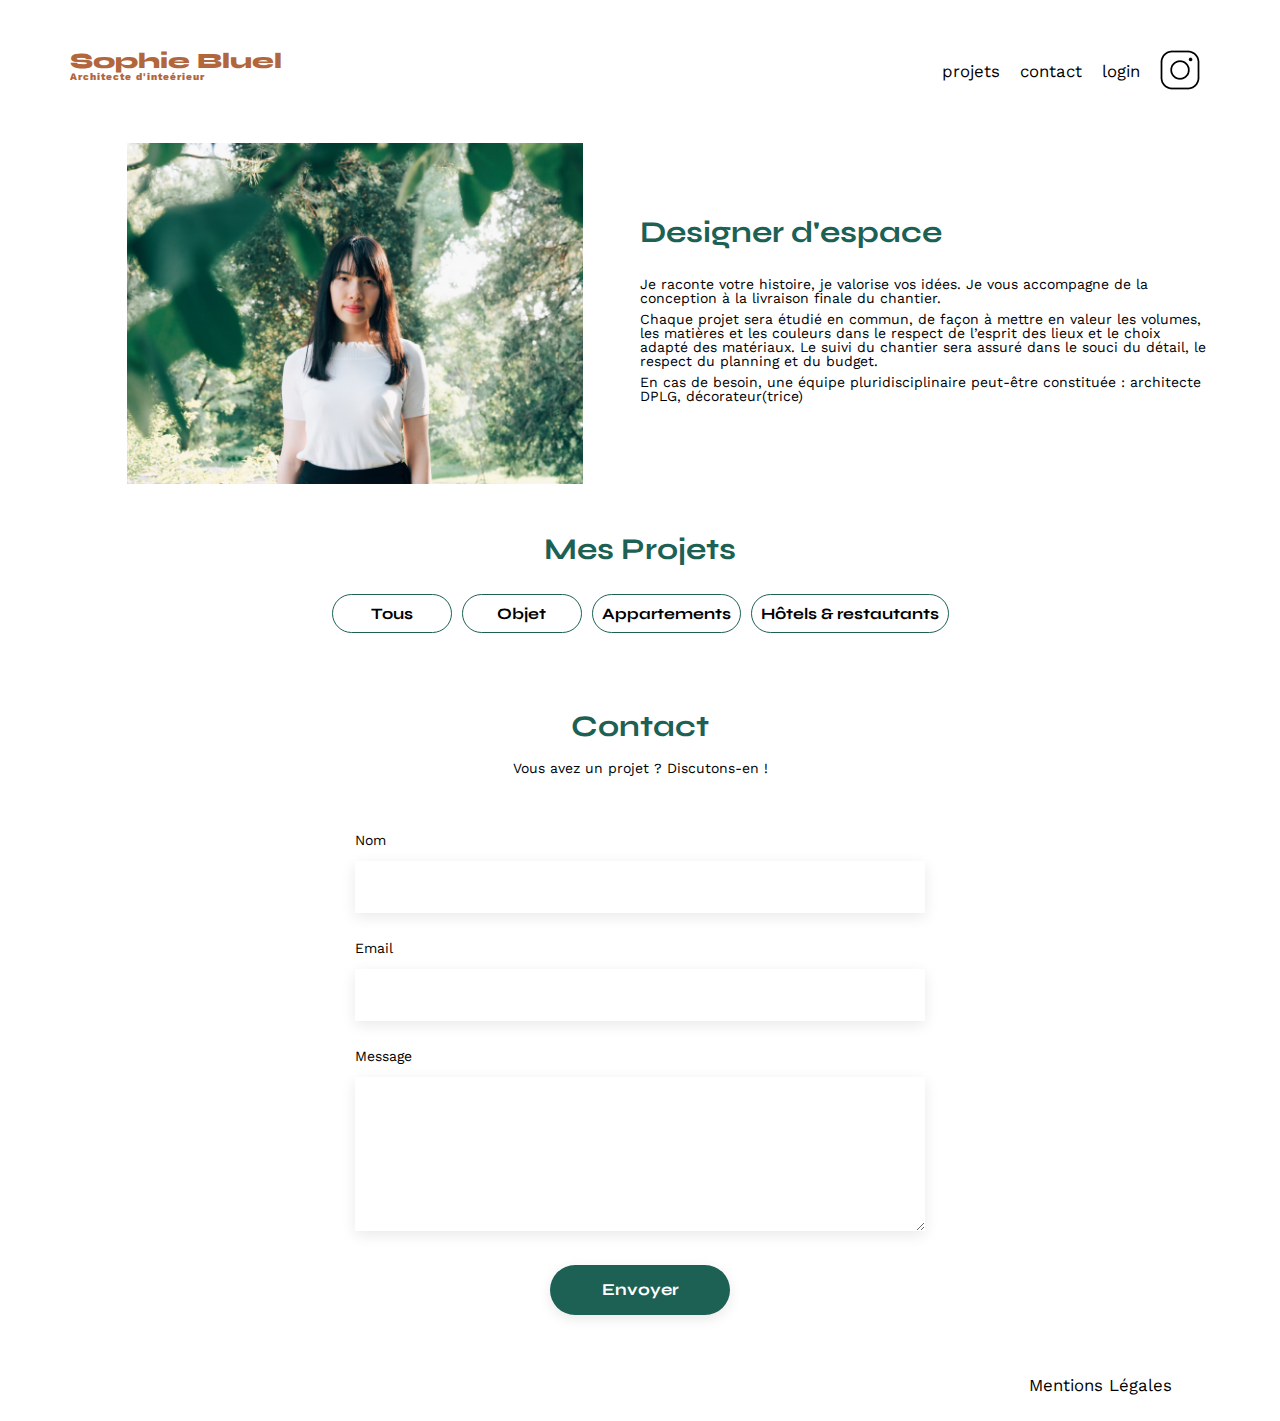
==== FrontEnd/index.html @ ba7000d8 "first commit" ====
<!DOCTYPE html>
<html lang="fr">
<head>
	<meta charset="UTF-8">
	<title>Sophie Bluel - Architecte d'intérieur</title>
	<meta name="viewport" content="width=device-width, initial-scale=1.0">
	<link rel="preconnect" href="https://fonts.googleapis.com">
	<link rel="preconnect" href="https://fonts.gstatic.com" crossorigin>
	<link href="https://fonts.googleapis.com/css2?family=Syne:wght@700;800&family=Work+Sans&display=swap" rel="stylesheet">
	<meta name="description" content="">
	<link rel="stylesheet" href="./assets/style.css">
</head>
<body>
<header>
	<h1>Sophie Bluel <span>Architecte d'inteérieur</span></h1>
	<nav>
		<ul>
			<li><a href="#">projets</a></li>
			<li><a href="#">contact</a></li>
			<li><a href="../FrontEnd/pages/login.html">login</a></li>
			<li><img src="./assets/icons/instagram.png" alt="Instagram"></li>
		</ul>
	</nav>
</header>
<main>
	<section id="introduction">
		<figure>
			<img src="./assets/images/sophie-bluel.png" alt="">
		</figure>
		<article>
			<h2>Designer d'espace</h2>
			<p>Je raconte votre histoire, je valorise vos idées. Je vous accompagne de la conception à la livraison finale du chantier.</p>
			<p>Chaque projet sera étudié en commun, de façon à mettre en valeur les volumes, les matières et les couleurs dans le respect de l’esprit des lieux et le choix adapté des matériaux. Le suivi du chantier sera assuré dans le souci du détail, le respect du planning et du budget.</p>
			<p>En cas de besoin, une équipe pluridisciplinaire peut-être constituée : architecte DPLG, décorateur(trice)</p>
		</article>
	</section>
	<section id="portfolio">
		<h2>Mes Projets</h2>
		<div class="tri">
			<div class="btn" id="all">Tous</div>
			<div class="btn objet">Objet</div>
			<div class="btn" id="Appartements">Appartements</div>
			<div class="btn" id="H&r">Hôtels & restautants</div>
		</div>
		<div class="gallery">
		</div>
	</section>
	<section id="contact">
		<h2>Contact</h2>
		<p>Vous avez un projet ? Discutons-en !</p>
		<form action="#" method="post">
			<label for="name">Nom</label>
			<input type="text" name="name" id="name">
			<label for="email">Email</label>
			<input type="email" name="email" id="email">
			<label for="message">Message</label>
			<textarea name="message" id="message" cols="30" rows="10"></textarea>
			<input type="submit" value="Envoyer">
		</form>
	</section>
</main>

<footer>
	<nav>
		<ul>
			<li>Mentions Légales</li>
		</ul>
	</nav>
</footer>

<script src="./index.js"></script>
</body>
</html>
---- FrontEnd/assets/style.css ----
/* http://meyerweb.com/eric/tools/css/reset/
   v2.0 | 20110126
   License: none (public domain)
*/

html, body, div, span, applet, object, iframe,
h1, h2, h3, h4, h5, h6, p, blockquote, pre,
a, abbr, acronym, address, big, cite, code,
del, dfn, em, img, ins, kbd, q, s, samp,
small, strike, strong, sub, sup, tt, var,
b, u, i, center,
dl, dt, dd, ol, ul, li,
fieldset, form, label, legend,
table, caption, tbody, tfoot, thead, tr, th, td,
article, aside, canvas, details, embed,
figure, figcaption, footer, header, hgroup,
menu, nav, output, ruby, section, summary,
time, mark, audio, video {
	margin: 0;
	padding: 0;
	border: 0;
	font-size: 100%;
	font: inherit;
	vertical-align: baseline;
}
/* HTML5 display-role reset for older browsers */
article, aside, details, figcaption, figure,
footer, header, hgroup, menu, nav, section {
	display: block;
}
body {
	line-height: 1;
}
ol, ul {
	list-style: none;
}
blockquote, q {
	quotes: none;
}
blockquote:before, blockquote:after,
q:before, q:after {
	content: '';
	content: none;
}
table {
	border-collapse: collapse;
	border-spacing: 0;
}
/** end reset css**/
body {
	max-width: 1140px;
	margin:auto;
	font-family: 'Work Sans' ;
	font-size: 14px;
}
header {
	display: flex;
	justify-content: space-between;
	margin: 50px 0
}
section {
	margin: 50px 0
}

a {
	text-decoration: none;
	color: #000;
}
h1{
	display: flex;
	flex-direction: column;
	font-family: 'Syne';
	font-size: 22px;
	font-weight: 800;
	color: #B1663C
}

h1 > span {
	font-family: 'Work Sans';
	font-size:10px;
	letter-spacing: 0.1em;
}

h2{
	font-family: 'Syne';
	font-weight: 700;
	font-size: 30px;
	color: #1D6154
}
nav ul {
	display: flex;
	align-items: center;
	list-style-type: none;

}
nav li {
	padding: 0 10px;
	font-size: 1.2em;
}

li:hover {
	color: #B1663C;
}
.tri {
	display: flex;
	align-items: center;
	justify-content: center;
	gap: 10px;
	margin-bottom: 2em;
	cursor: pointer;
}
.btn {
	display: flex;
	align-items: center;
	justify-content: center;
	font-family: 'Syne';
	font-size: 16px;
	font-weight: 700;
	min-width: 100px;
	height: 37px;
	padding: 0 9px;
	border: 1px solid #1D6154;
	border-radius: 60px;
}
.btn:hover{
	background: #1D6154;
	color: #FFF;
}
#introduction {
	display: flex;
	align-items: center;
}
#introduction figure {
	flex: 1
}
#introduction img {
	display: block;
	margin: auto;
	width: 80%;
}

#introduction article {
	flex: 1
}
#introduction h2 {
	margin-bottom: 1em;
}

#introduction p {
	margin-bottom: 0.5em;
}
#portfolio h2 {
	text-align: center;
	margin-bottom: 1em;
}
.gallery {
	width: 100%;
	display: grid;
	grid-template-columns: 1fr 1fr 1fr;
	grid-column-gap: 20px;
	grid-row-gap: 20px;
}

.gallery img {
	width: 100%;

}
#contact {
	width: 50%;
margin: auto;
}
#contact > * {
	text-align: center;

}
#contact h2{
	margin-bottom: 20px;
}
#contact form {
	text-align: left;
	margin-top:30px;
	display: flex;
	flex-direction: column;
}

#contact input {
	height: 50px;
	font-size: 1.2em;
	border: none;
	box-shadow: 0px 4px 14px rgba(0, 0, 0, 0.09);
}
#contact label {
	margin: 2em 0 1em 0;
}
#contact textarea {
	border: none;
	box-shadow: 0px 4px 14px rgba(0, 0, 0, 0.09);
}

input[type="submit"]{
	font-family: 'Syne';
	font-weight: 700;
	color: white;
	background-color: #1D6154;
	margin : 2em auto ;
	width: 180px;
	text-align: center;
	border-radius: 60px ;
}

footer nav ul {
	display: flex;
	justify-content: flex-end;
	margin: 2em
}
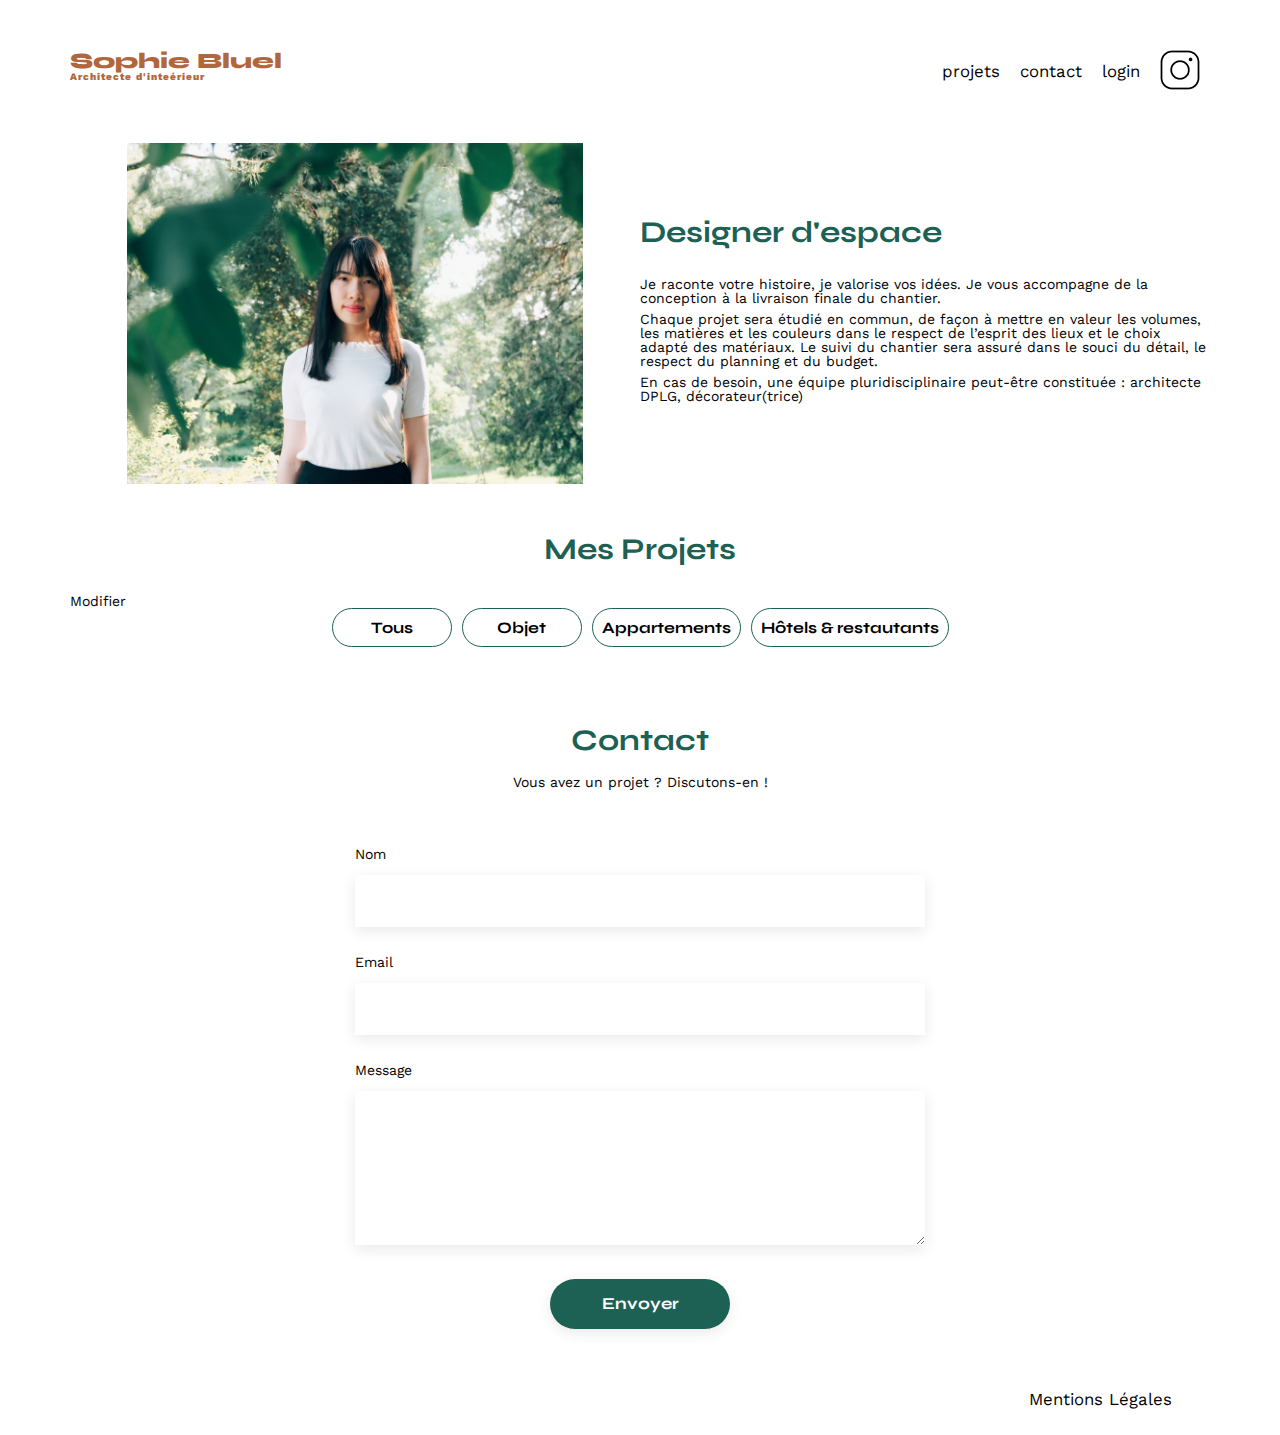
==== commit c073beb8: "adding modal for new works" ====
--- a/FrontEnd/index.html
+++ b/FrontEnd/index.html
@@ -4,6 +4,7 @@
 	<meta charset="UTF-8">
 	<title>Sophie Bluel - Architecte d'intérieur</title>
 	<meta name="viewport" content="width=device-width, initial-scale=1.0">
+	<link rel="stylesheet" href="https://cdnjs.cloudflare.com/ajax/libs/font-awesome/6.4.2/css/all.min.css" integrity="sha512-z3gLpd7yknf1YoNbCzqRKc4qyor8gaKU1qmn+CShxbuBusANI9QpRohGBreCFkKxLhei6S9CQXFEbbKuqLg0DA==" crossorigin="anonymous" referrerpolicy="no-referrer" />
 	<link rel="preconnect" href="https://fonts.googleapis.com">
 	<link rel="preconnect" href="https://fonts.gstatic.com" crossorigin>
 	<link href="https://fonts.googleapis.com/css2?family=Syne:wght@700;800&family=Work+Sans&display=swap" rel="stylesheet">
@@ -11,6 +12,38 @@
 	<link rel="stylesheet" href="./assets/style.css">
 </head>
 <body>
+	<div class="modal" id="modal">
+		<div class="modal-back"></div>
+		<div class="modal-container">
+			<div class="modal-adding">
+				<div class="modal-nav">
+					<i class="fa-solid fa-arrow-left"></i>
+					<i class="fa-solid fa-xmark"></i>
+				</div>
+				<h2>Ajout photo</h2>
+				<form action="" class="form-modal">
+					<div class="add-image">
+						<label for="file" class="label-file">
+							<i class="fa-regular fa-image" style="color: #b9c5cc;"></i>
+							<h3>+ Ajouter photo</h3>
+						<p>jpg, png: 4mo max</p>
+					</label>
+					<input type="file" id="file">
+				</div>
+				<div class="add-modal">
+					<label for="title-modal">Titre</label>
+					<input type="text" id="title-modal">
+				</div>
+				<div class="add-modal">
+					<label for="categorie-modal">Catégorie</label>
+					<input type="text" id="categorie-modal">
+				</div>
+				<label for="modal-submit"></label>
+				<input type="submit" class="modal-submit">
+			</form>
+		</div>
+		</div>
+	  </div>
 <header>
 	<h1>Sophie Bluel <span>Architecte d'inteérieur</span></h1>
 	<nav>
@@ -36,6 +69,9 @@
 	</section>
 	<section id="portfolio">
 		<h2>Mes Projets</h2>
+		<div class="modification">
+			Modifier
+		</div>
 		<div class="tri">
 			<div class="btn" id="all">Tous</div>
 			<div class="btn objet">Objet</div>
--- a/FrontEnd/assets/style.css
+++ b/FrontEnd/assets/style.css
@@ -101,6 +101,75 @@
 li:hover {
 	color: #B1663C;
 }
+
+/* modal */
+.modal {
+	display: none;
+}
+.modal-back {
+	position: fixed;
+	top: 0;
+	left: 0;
+	right: 0;
+	bottom: 0;
+	background: rgba( 0, 0, 0, .25 )
+  }
+  .modal-container {
+	width: 630px;
+	height: 688px;
+	position: fixed;
+	top: 50%;
+	left: 50%;
+	padding: 25px;
+	background: white;
+	transform: translate(-50%, -50%)
+  }
+
+.modal-nav {
+	display: flex;
+	justify-content: space-between;
+}
+
+.modal-adding h2 {
+	display: flex;
+	justify-content: center;
+}
+
+.add-image {
+	display: flex;
+	flex-direction: column;
+	align-items: center;
+	justify-content: center;
+	background-color: #E8F1F6;
+	border-radius: 3px;
+}
+
+.label-file {
+	display: flex;
+	flex-direction: column;
+	align-items: center;
+	padding: 15px 0;
+}
+
+.label-file i {
+	font-size: 76px;
+}
+
+.label-file h3 {
+	background-color: #CBD6DC;
+	padding: 10px 30px;
+	margin-top: 10px;
+	border-radius: 50px;
+	color: #306685;
+	font-size: 14px;
+	font-family: Work Sans;
+}
+
+input[type=file] {
+	display: none;
+}
+/* fin modal */
+
 .tri {
 	display: flex;
 	align-items: center;
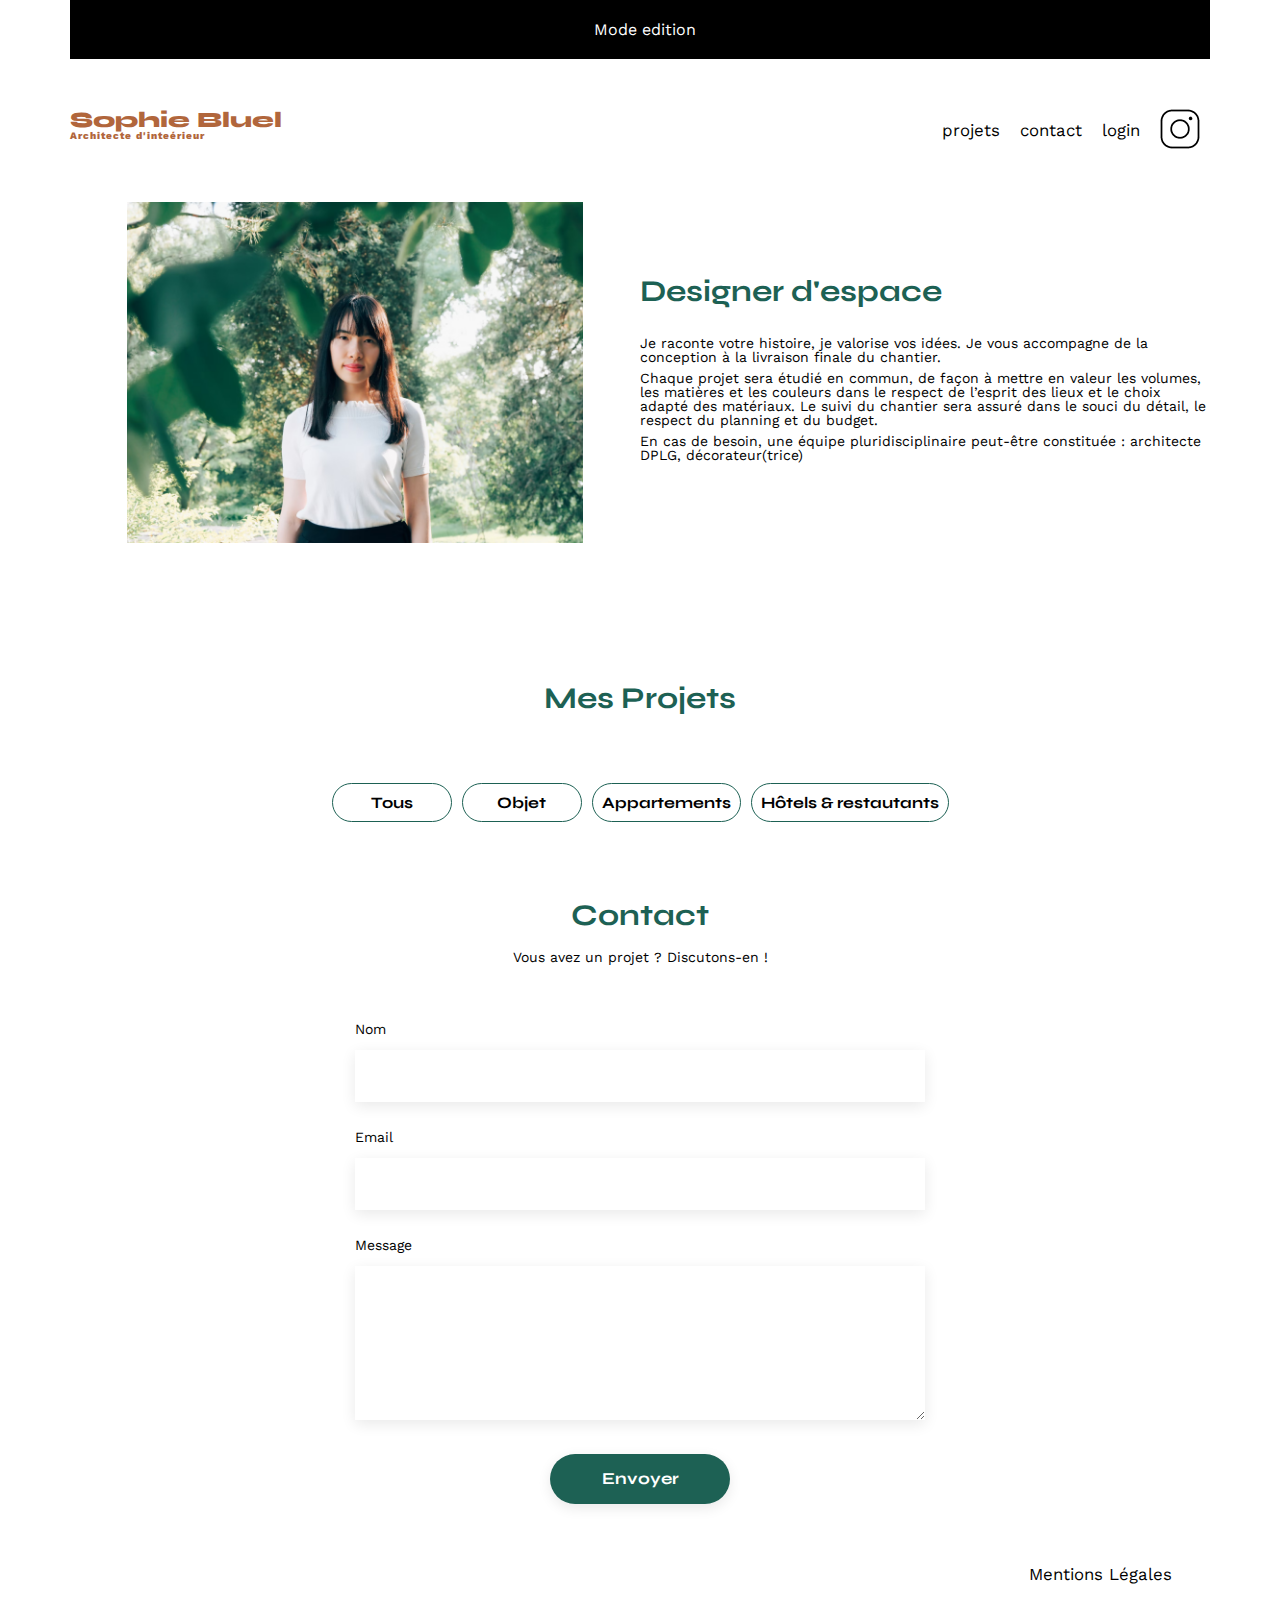
==== commit b4dbca50: "ending modal style" ====
--- a/FrontEnd/index.html
+++ b/FrontEnd/index.html
@@ -12,12 +12,33 @@
 	<link rel="stylesheet" href="./assets/style.css">
 </head>
 <body>
+	<div class="edit-mod">
+		<div class="edit-title">
+			<i class="fa-regular fa-pen-to-square"></i>
+			<p>
+				Mode edition
+			</p>
+		</div>
+	</div>
 	<div class="modal" id="modal">
 		<div class="modal-back"></div>
 		<div class="modal-container">
+			<div class="modal-delete">
+				<div class="modal-nav modal-nav-delete">
+					<i class="fa-solid fa-arrow-left"></i>
+					<i class="fa-solid fa-xmark"></i>
+				</div>
+				<h2>Galerie photo</h2>
+				<div class="display-works-container">
+					<div class="display-works-modal">
+					</div>
+					<div class="line"></div>
+				</div>
+				<h3 class="add-images btn-modal">Ajouter une photo</h3>
+			</div>
 			<div class="modal-adding">
 				<div class="modal-nav">
-					<i class="fa-solid fa-arrow-left"></i>
+					<i class="fa-solid fa-arrow-left back-modal"></i>
 					<i class="fa-solid fa-xmark"></i>
 				</div>
 				<h2>Ajout photo</h2>
@@ -38,8 +59,8 @@
 					<label for="categorie-modal">Catégorie</label>
 					<input type="text" id="categorie-modal">
 				</div>
-				<label for="modal-submit"></label>
-				<input type="submit" class="modal-submit">
+				<div class="line"></div>
+				<input type="submit" class="modal-submit btn-modal" value="Envoyer">
 			</form>
 		</div>
 		</div>
@@ -68,9 +89,12 @@
 		</article>
 	</section>
 	<section id="portfolio">
-		<h2>Mes Projets</h2>
-		<div class="modification">
-			Modifier
+		<div class="projets-title">
+			<h2>Mes Projets</h2>
+			<div class="modification">
+				<i class="fa-regular fa-pen-to-square"></i>
+				<p>Modifier</p>
+			</div>
 		</div>
 		<div class="tri">
 			<div class="btn" id="all">Tous</div>
@@ -91,7 +115,7 @@
 			<input type="email" name="email" id="email">
 			<label for="message">Message</label>
 			<textarea name="message" id="message" cols="30" rows="10"></textarea>
-			<input type="submit" value="Envoyer">
+			<input type="submit" class="contact-btn" value="Envoyer">
 		</form>
 	</section>
 </main>
--- a/FrontEnd/assets/style.css
+++ b/FrontEnd/assets/style.css
@@ -56,7 +56,7 @@
 header {
 	display: flex;
 	justify-content: space-between;
-	margin: 50px 0
+	margin: 50px 0;
 }
 section {
 	margin: 50px 0
@@ -101,6 +101,14 @@
 li:hover {
 	color: #B1663C;
 }
+
+/* .dp-none {
+	display: none;
+}
+
+.dp-block {
+	display: block;
+} */
 
 /* modal */
 .modal {
@@ -116,7 +124,7 @@
   }
   .modal-container {
 	width: 630px;
-	height: 688px;
+	/* height: 670px; */
 	position: fixed;
 	top: 50%;
 	left: 50%;
@@ -125,9 +133,85 @@
 	transform: translate(-50%, -50%)
   }
 
+.modal-delete h2 {
+	display: flex;
+	justify-content: center;
+}
+
+.display-works-container {
+	max-width: 70%;
+	margin: 50px auto 0;
+}
+
+.display-works-modal {
+	display: grid;
+	grid-template-columns: 1fr 1fr 1fr 1fr 1fr;
+	grid-column-gap: 10px;
+	grid-row-gap: 30px;
+}
+
+.works {
+	position: relative;
+}
+
+.fa-trash-can {
+	position: absolute;
+	right: 5px;
+	top: 5px;
+	color: #FFF;
+	background-color: #000;
+	padding: 5px;
+
+}
+
+.display-works-modal img {
+	width: 100%;
+}
+
+
+.modal-adding {
+	display: none;
+}
+
 .modal-nav {
 	display: flex;
 	justify-content: space-between;
+}
+
+.modal-nav i {
+	display: flex;
+	align-items: center;
+	justify-content: center;
+	height: 24px;
+	width: 24px;
+	font-size: 24px;
+}
+
+.modal-nav-delete .fa-arrow-left {
+	opacity: 0;
+}
+
+.form-modal {
+	max-width: 70%;
+	margin: 50px auto 0;
+	display: flex;
+	flex-direction: column;
+	justify-content: space-between;
+}
+
+.add-modal {
+	display: flex;
+    flex-direction: column;
+    gap: 8px;
+	margin-top: 25px;
+}
+
+.add-modal input {
+	min-width: 379px;
+    height: 51px;
+    background: #FFF;
+    box-shadow: 0px 4px 14px 0px rgba(0, 0, 0, 0.09);
+    border: none;
 }
 
 .modal-adding h2 {
@@ -148,27 +232,72 @@
 	display: flex;
 	flex-direction: column;
 	align-items: center;
-	padding: 15px 0;
+	padding: 25px 0;
 }
 
 .label-file i {
 	font-size: 76px;
 }
 
-.label-file h3 {
-	background-color: #CBD6DC;
-	padding: 10px 30px;
-	margin-top: 10px;
-	border-radius: 50px;
-	color: #306685;
-	font-size: 14px;
-	font-family: Work Sans;
-}
-
 input[type=file] {
 	display: none;
 }
+
+.line {
+	margin-top: 50px;
+	width: 100%;
+	height: 1px;
+	background: #B3B3B3;
+}
+
+.btn-modal {
+	font-family: 'Syne';
+	font-weight: 700;
+	color: white;
+	background-color: #1D6154;
+	margin : 2em auto ;
+	width: 237px;
+	height: 36px;
+	text-align: center;
+	border-radius: 60px;
+	margin : 2em auto;
+	display: flex;
+	align-items: center;
+	justify-content: center;
+}
 /* fin modal */
+
+.edit-mod {
+	background-color: #000;
+	height: 59px;
+	display: flex;
+	align-items: center;
+	justify-content: center;
+}
+
+.edit-title {
+	display: flex;
+	align-items: center;
+	justify-content: center;
+	gap: 10px;
+	color: #FFF;
+	font-size: 16px;
+}
+
+.projets-title {
+	display: flex;
+	align-items: center;
+	justify-content: center;
+	margin-bottom: 5em;
+	gap: 25px;
+}
+
+.modification {
+	display: none;
+	align-items:start;
+	gap: 10px;
+	cursor: pointer;
+}
 
 .tri {
 	display: flex;
@@ -198,6 +327,7 @@
 #introduction {
 	display: flex;
 	align-items: center;
+	margin-bottom: 10em;
 }
 #introduction figure {
 	flex: 1
@@ -220,7 +350,7 @@
 }
 #portfolio h2 {
 	text-align: center;
-	margin-bottom: 1em;
+	/* margin-bottom: 1em; */
 }
 .gallery {
 	width: 100%;
@@ -266,7 +396,7 @@
 	box-shadow: 0px 4px 14px rgba(0, 0, 0, 0.09);
 }
 
-input[type="submit"]{
+.contact-btn{
 	font-family: 'Syne';
 	font-weight: 700;
 	color: white;
@@ -274,7 +404,7 @@
 	margin : 2em auto ;
 	width: 180px;
 	text-align: center;
-	border-radius: 60px ;
+	border-radius: 60px;
 }
 
 footer nav ul {
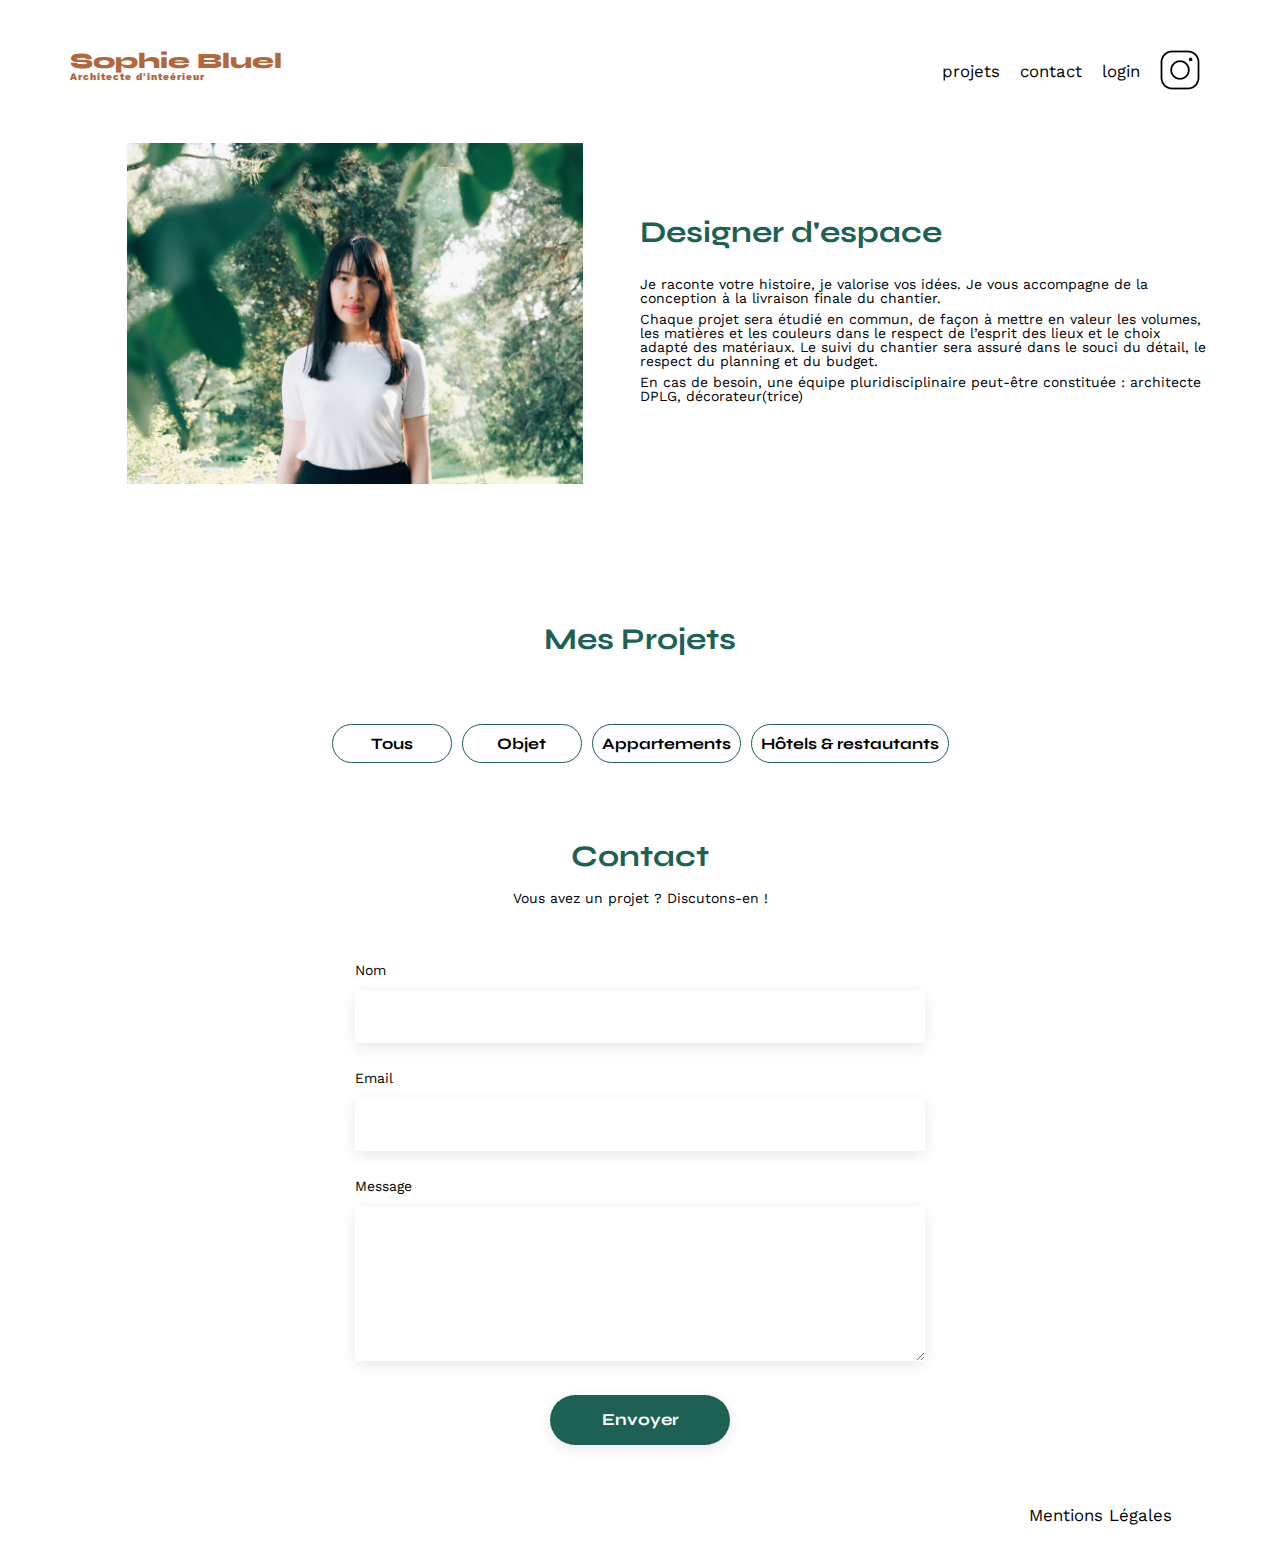
==== commit 5cf0d1f0: "version 0.9" ====
--- a/FrontEnd/index.html
+++ b/FrontEnd/index.html
@@ -45,9 +45,14 @@
 				<form action="" class="form-modal">
 					<div class="add-image">
 						<label for="file" class="label-file">
-							<i class="fa-regular fa-image" style="color: #b9c5cc;"></i>
-							<h3>+ Ajouter photo</h3>
-						<p>jpg, png: 4mo max</p>
+							<div class="before-selected">
+								<i class="fa-regular fa-image" style="color: #b9c5cc;"></i>
+								<h3>+ Ajouter photo</h3>
+								<p>jpg, png: 4mo max</p>
+							</div>
+							<div class="after-selected">
+								<img src="" alt="image selectionnée" id="selected-image" class="selected-image-class">
+							</div>
 					</label>
 					<input type="file" id="file">
 				</div>
@@ -57,7 +62,12 @@
 				</div>
 				<div class="add-modal">
 					<label for="categorie-modal">Catégorie</label>
-					<input type="text" id="categorie-modal">
+					<!-- <input type="text" id="categorie-modal"> -->
+					<select id="categorie-modal">
+						<option value="1">Objets</option>
+						<option value="2">Appartements</option>
+						<option value="3">Hotels & restaurants</option>
+					</select>
 				</div>
 				<div class="line"></div>
 				<input type="submit" class="modal-submit btn-modal" value="Envoyer">
--- a/FrontEnd/assets/style.css
+++ b/FrontEnd/assets/style.css
@@ -102,14 +102,6 @@
 	color: #B1663C;
 }
 
-/* .dp-none {
-	display: none;
-}
-
-.dp-block {
-	display: block;
-} */
-
 /* modal */
 .modal {
 	display: none;
@@ -168,7 +160,6 @@
 	width: 100%;
 }
 
-
 .modal-adding {
 	display: none;
 }
@@ -206,7 +197,7 @@
 	margin-top: 25px;
 }
 
-.add-modal input {
+.add-modal input, .add-modal select {
 	min-width: 379px;
     height: 51px;
     background: #FFF;
@@ -214,6 +205,8 @@
     border: none;
 }
 
+
+
 .modal-adding h2 {
 	display: flex;
 	justify-content: center;
@@ -226,6 +219,16 @@
 	justify-content: center;
 	background-color: #E8F1F6;
 	border-radius: 3px;
+	height: 169px;
+}
+
+.before-selected {
+	display: block;
+}
+
+.after-selected img {
+	width: 100%;
+	height: 169px;
 }
 
 .label-file {
@@ -270,7 +273,7 @@
 .edit-mod {
 	background-color: #000;
 	height: 59px;
-	display: flex;
+	display: none;
 	align-items: center;
 	justify-content: center;
 }
